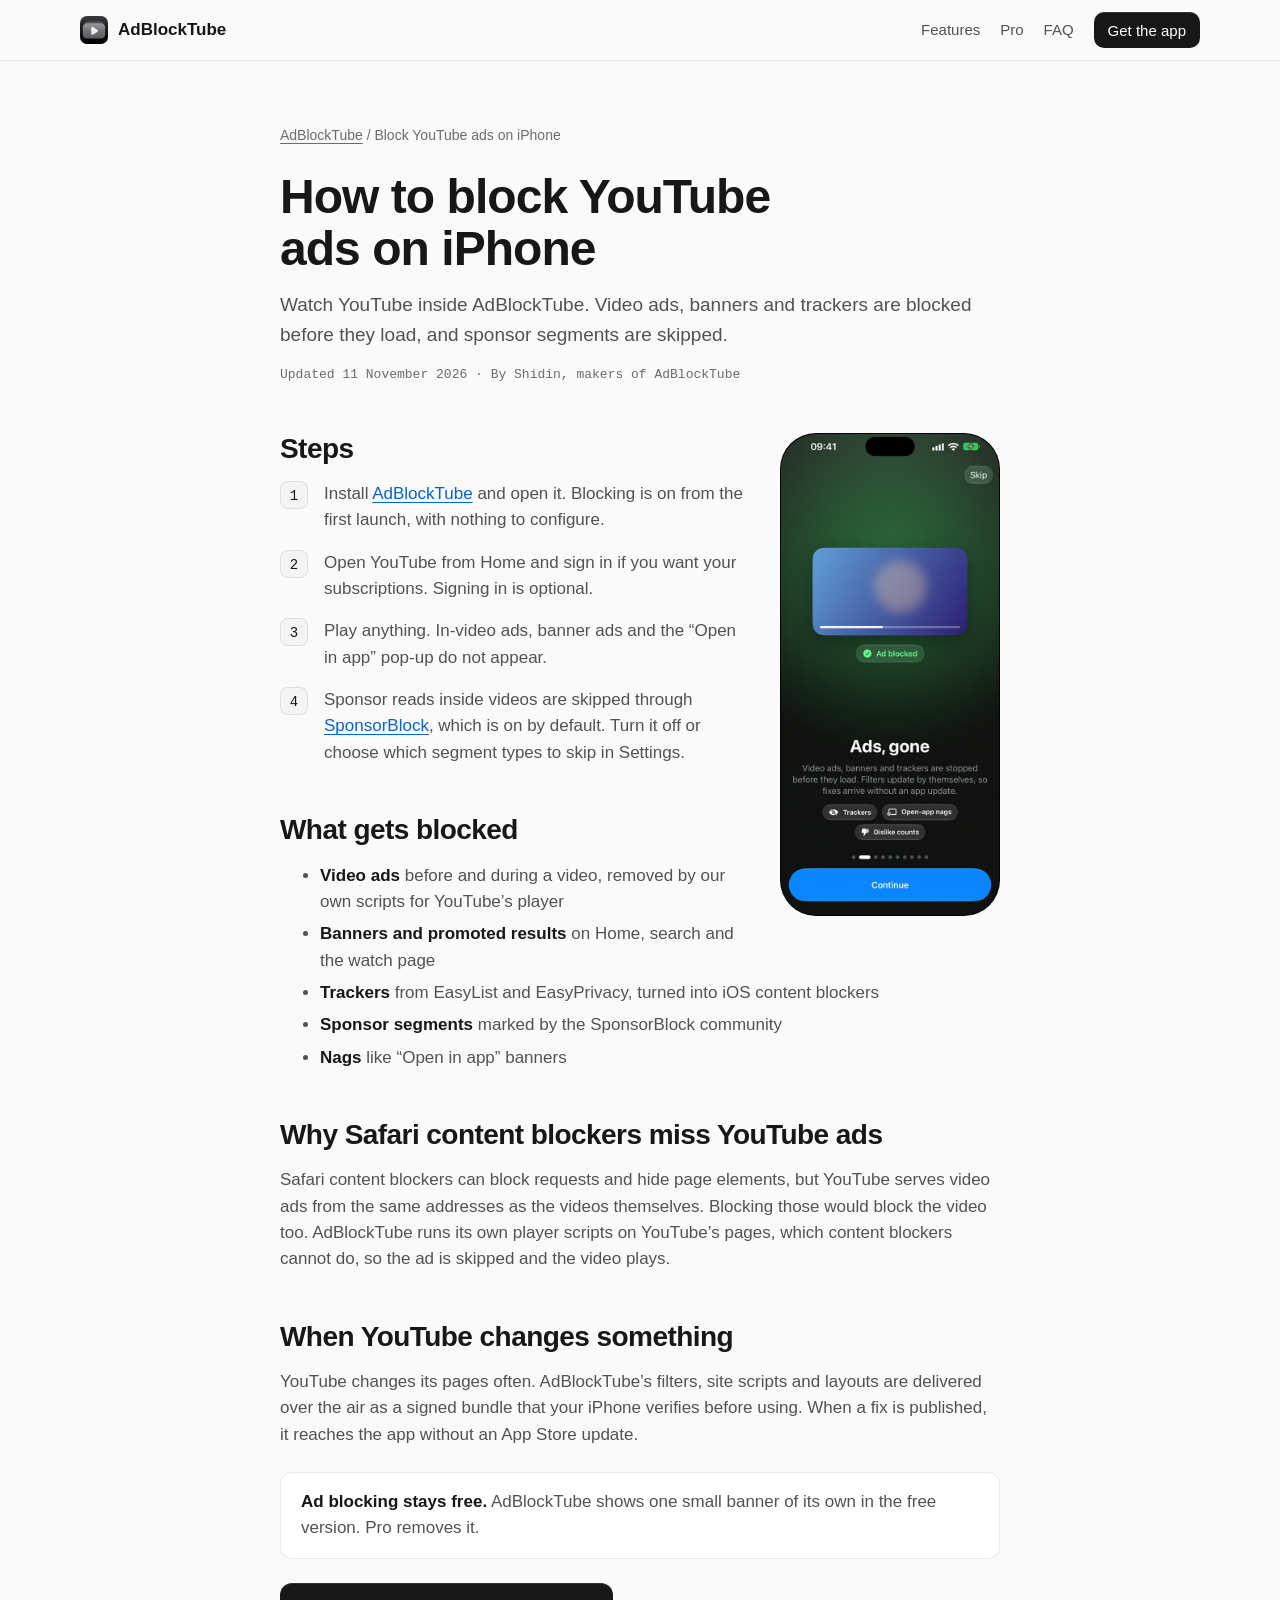
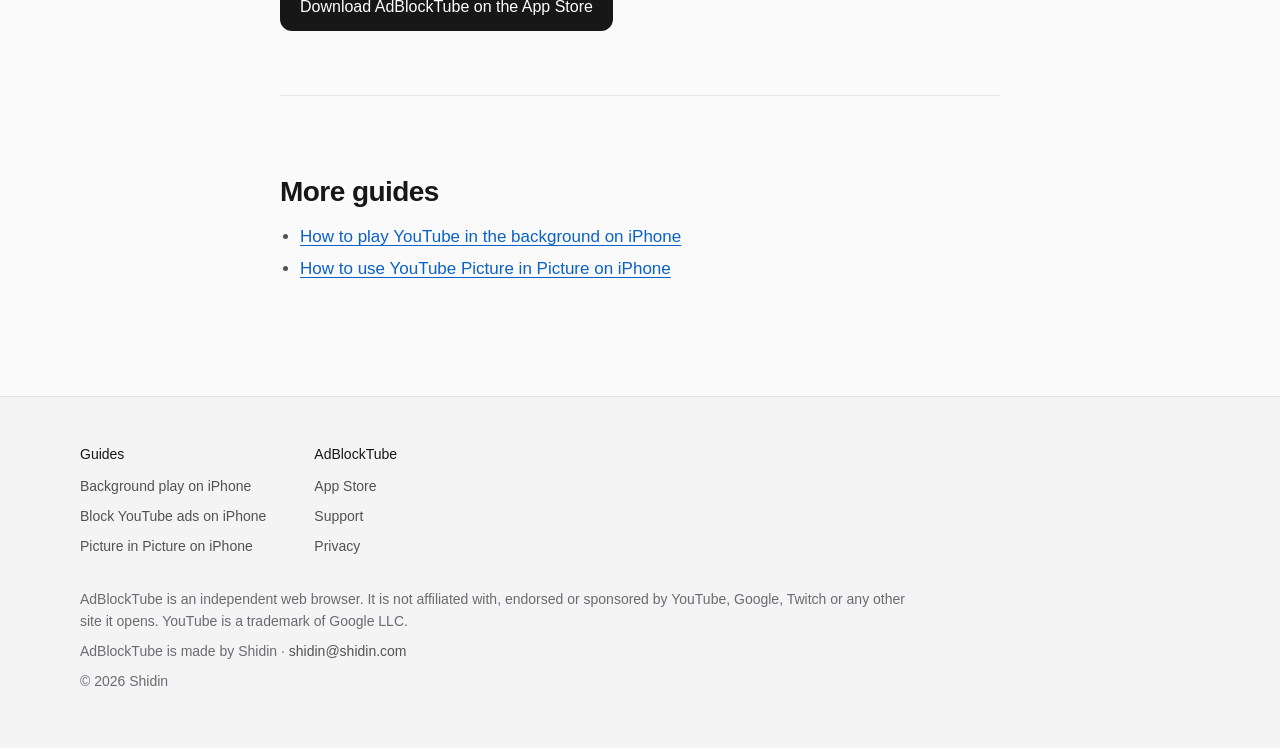
==== block-youtube-ads-iphone/index.html @ 0bb6f80e "New adblocktube.com site: home, guides, privacy, support Old /privacy.html and /support.html redirec" ====
<!doctype html>
<html lang="en">
<head>
<meta charset="utf-8">
<meta name="viewport" content="width=device-width, initial-scale=1, viewport-fit=cover">
<title>How to Block YouTube Ads on iPhone in 2026</title>
<meta name="description" content="Block YouTube video ads, banners and trackers on iPhone and skip sponsor segments. How it works, and why Safari blockers miss video ads.">
<link rel="canonical" href="https://adblocktube.com/block-youtube-ads-iphone/">
<meta name="robots" content="index, follow, max-image-preview:large">
<meta name="theme-color" content="#0f0f10" media="(prefers-color-scheme: dark)">
<meta name="theme-color" content="#fafafa" media="(prefers-color-scheme: light)">
<meta name="apple-itunes-app" content="app-id=6827962789">
<link rel="icon" href="/img/favicon-32.png" sizes="32x32" type="image/png">
<link rel="apple-touch-icon" href="/img/apple-touch-icon.png">
<link rel="manifest" href="/site.webmanifest">
<link rel="stylesheet" href="/styles.css">
<meta property="og:type" content="article">
<meta property="og:site_name" content="AdBlockTube">
<meta property="og:url" content="https://adblocktube.com/block-youtube-ads-iphone/">
<meta property="og:title" content="How to block YouTube ads on iPhone">
<meta property="og:description" content="Block YouTube video ads, banners and trackers on iPhone and skip sponsor segments. How it works, and why Safari blockers miss video ads.">
<meta property="og:image" content="https://adblocktube.com/img/og.jpg">
<meta property="og:image:width" content="1200">
<meta property="og:image:height" content="630">
<meta name="twitter:card" content="summary_large_image">
<script type="application/ld+json">
{
  "@context": "https://schema.org",
  "@graph": [
    {
      "@type": "TechArticle",
      "headline": "How to block YouTube ads on iPhone",
      "description": "Block YouTube video ads, banners and trackers on iPhone and skip sponsor segments. How it works, and why Safari blockers miss video ads.",
      "url": "https://adblocktube.com/block-youtube-ads-iphone/",
      "inLanguage": "en",
      "datePublished": "2026-11-11",
      "dateModified": "2026-11-11",
      "image": "https://adblocktube.com/img/og.jpg",
      "author": {
        "@id": "https://adblocktube.com/#org",
        "@type": "Organization",
        "name": "Shidin",
        "url": "https://shidin.com/",
        "email": "shidin@shidin.com"
      },
      "publisher": {
        "@id": "https://adblocktube.com/#org"
      },
      "about": {
        "@id": "https://adblocktube.com/#app"
      },
      "mainEntityOfPage": "https://adblocktube.com/block-youtube-ads-iphone/"
    },
    {
      "@type": "BreadcrumbList",
      "itemListElement": [
        {
          "@type": "ListItem",
          "position": 1,
          "name": "AdBlockTube",
          "item": "https://adblocktube.com/"
        },
        {
          "@type": "ListItem",
          "position": 2,
          "name": "Block YouTube ads on iPhone",
          "item": "https://adblocktube.com/block-youtube-ads-iphone/"
        }
      ]
    }
  ]
}
</script>
</head>
<body>
<a class="skip" href="#main">Skip to content</a>
<header class="site-header">
  <div class="wrap">
    <a class="brand" href="/"><img src="/img/apple-touch-icon.png" alt="" width="28" height="28">AdBlockTube</a>
    <nav class="nav" aria-label="Main">
      <a class="hide-sm" href="/#features">Features</a>
      <a class="hide-sm" href="/#pro">Pro</a>
      <a class="hide-sm" href="/#faq">FAQ</a>
      <a class="btn btn-primary btn-small" href="https://apps.apple.com/app/id6827962789">Get the app</a>
    </nav>
  </div>
</header>

<main id="main" class="article">
  <div class="narrow">
    <nav class="crumbs" aria-label="Breadcrumb"><a href="/">AdBlockTube</a> / Block YouTube ads on iPhone</nav>
    <h1>How to block YouTube ads on iPhone</h1>
    <p class="lead">Watch YouTube inside AdBlockTube. Video ads, banners and trackers are blocked before they load, and sponsor segments are skipped.</p>
    <p class="byline">Updated 11 November 2026 · By Shidin, makers of AdBlockTube</p>
    <figure class="figure shot"><img src="/img/screen-01.jpg" alt="A video with the label Ad blocked" width="540" height="1192" fetchpriority="high"></figure>
    <h2>Steps</h2>
    <ol class="steps">
      <li>Install <a href="https://apps.apple.com/app/id6827962789">AdBlockTube</a> and open it. Blocking is on from the first launch, with nothing to configure.</li>
      <li>Open YouTube from Home and sign in if you want your subscriptions. Signing in is optional.</li>
      <li>Play anything. In-video ads, banner ads and the “Open in app” pop-up do not appear.</li>
      <li>Sponsor reads inside videos are skipped through <a href="https://sponsor.ajay.app/" rel="noopener">SponsorBlock</a>, which is on by default. Turn it off or choose which segment types to skip in Settings.</li>
    </ol>

    <h2>What gets blocked</h2>
    <ul>
      <li><strong>Video ads</strong> before and during a video, removed by our own scripts for YouTube’s player</li>
      <li><strong>Banners and promoted results</strong> on Home, search and the watch page</li>
      <li><strong>Trackers</strong> from EasyList and EasyPrivacy, turned into iOS content blockers</li>
      <li><strong>Sponsor segments</strong> marked by the SponsorBlock community</li>
      <li><strong>Nags</strong> like “Open in app” banners</li>
    </ul>

    <h2>Why Safari content blockers miss YouTube ads</h2>
    <p>Safari content blockers can block requests and hide page elements, but YouTube serves video ads from the same addresses as the videos themselves. Blocking those would block the video too. AdBlockTube runs its own player scripts on YouTube’s pages, which content blockers cannot do, so the ad is skipped and the video plays.</p>

    <h2>When YouTube changes something</h2>
    <p>YouTube changes its pages often. AdBlockTube’s filters, site scripts and layouts are delivered over the air as a signed bundle that your iPhone verifies before using. When a fix is published, it reaches the app without an App Store update.</p>
    <div class="note"><p><strong>Ad blocking stays free.</strong> AdBlockTube shows one small banner of its own in the free version. Pro removes it.</p></div>
    <p><a class="btn btn-primary" href="https://apps.apple.com/app/id6827962789">Download AdBlockTube on the App Store</a></p>
    <div class="related">
      <h2>More guides</h2>
      <ul>
        <li><a href="/youtube-background-play-iphone/">How to play YouTube in the background on iPhone</a></li>
        <li><a href="/youtube-picture-in-picture-iphone/">How to use YouTube Picture in Picture on iPhone</a></li>
      </ul>
    </div>
  </div>
</main>

<footer class="site-footer">
  <div class="wrap">
    <div class="cols">
      <div>
        <h2>Guides</h2>
        <ul>
          <li><a href="/youtube-background-play-iphone/">Background play on iPhone</a></li>
          <li><a href="/block-youtube-ads-iphone/">Block YouTube ads on iPhone</a></li>
          <li><a href="/youtube-picture-in-picture-iphone/">Picture in Picture on iPhone</a></li>
        </ul>
      </div>
      <div>
        <h2>AdBlockTube</h2>
        <ul>
          <li><a href="https://apps.apple.com/app/id6827962789">App Store</a></li>
          <li><a href="/support/">Support</a></li>
          <li><a href="/privacy/">Privacy</a></li>
        </ul>
      </div>
    </div>
    <p>AdBlockTube is an independent web browser. It is not affiliated with, endorsed or sponsored by YouTube, Google, Twitch or any other site it opens. YouTube is a trademark of Google LLC.</p>
    <p>AdBlockTube is made by Shidin · <a href="mailto:shidin@shidin.com">shidin@shidin.com</a></p>
    <p>© 2026 Shidin</p>
  </div>
</footer>
</body>
</html>
---- styles.css ----
/* AdBlockTube site. Graphite ramp, one accent (iOS blue from the app's Continue button).
   Dark by default like the app; light follows the system. */
:root {
  color-scheme: dark light;
  --bg-deep: #0f0f10;
  --bg: #141415;
  --card: #19191b;
  --raised: #232325;
  --text: #ededed;
  --text-2: #a1a1a6;
  --text-3: #8b8b91;
  --line: rgb(237 237 237 / 0.08);
  --accent: #0a84ff;
  --accent-ink: #4aa3ff;
  --ok: #4cc38a;
  --btn-bg: #ededed;
  --btn-text: #141415;
  --shadow: 0 24px 64px rgb(0 0 0 / 0.5);
  --radius: 16px;
  --ease: cubic-bezier(0.2, 0, 0, 1);
  --font: -apple-system, BlinkMacSystemFont, "SF Pro Text", "Segoe UI", Roboto, "Helvetica Neue", Arial, sans-serif;
  --display: -apple-system, BlinkMacSystemFont, "SF Pro Display", "Segoe UI", Roboto, "Helvetica Neue", Arial, sans-serif;
  --mono: ui-monospace, "SF Mono", Menlo, Consolas, monospace;
}
@media (prefers-color-scheme: light) {
  :root:not([data-theme="dark"]) {
    --bg-deep: #f4f4f5;
    --bg: #fafafa;
    --card: #ffffff;
    --raised: #f4f4f5;
    --text: #171717;
    --text-2: #525252;
    --text-3: #6b6b70;
    --line: rgb(23 23 23 / 0.09);
    --accent: #0a6fe0;
    --accent-ink: #0a62c7;
    --ok: #16a34a;
    --btn-bg: #171717;
    --btn-text: #ffffff;
    --shadow: 0 16px 40px rgb(0 0 0 / 0.14);
  }
}

*, *::before, *::after { box-sizing: border-box; }
html { -webkit-text-size-adjust: 100%; text-size-adjust: 100%; }
body {
  margin: 0;
  background: var(--bg);
  color: var(--text);
  font: 400 17px/1.55 var(--font);
  -webkit-font-smoothing: antialiased;
}
img { max-width: 100%; height: auto; display: block; }
a { color: var(--accent-ink); text-underline-offset: 3px; }
a:hover { text-decoration-thickness: 2px; }
:focus-visible { outline: 2px solid var(--accent); outline-offset: 3px; border-radius: 6px; }
.skip { position: absolute; left: -9999px; }
.skip:focus { left: 16px; top: 12px; z-index: 10; background: var(--card); padding: 8px 12px; }

.wrap { width: min(1120px, 100% - 32px); margin-inline: auto; }
.narrow { width: min(720px, 100% - 32px); margin-inline: auto; }

/* Header */
.site-header { border-bottom: 1px solid var(--line); background: var(--bg); position: sticky; top: 0; z-index: 5; }
.site-header .wrap { display: flex; align-items: center; gap: 24px; height: 60px; }
.brand { display: flex; align-items: center; gap: 10px; color: var(--text); text-decoration: none; font-weight: 600; font-size: 17px; }
.brand img { width: 28px; height: 28px; border-radius: 7px; }
.nav { display: flex; gap: 20px; margin-left: auto; align-items: center; }
.nav a { color: var(--text-2); text-decoration: none; font-size: 15px; transition: color 0.15s var(--ease); }
.nav a:hover { color: var(--text); }
.nav a.btn-primary, .nav a.btn-primary:hover { color: var(--btn-text); }
@media (max-width: 640px) { .nav a.hide-sm { display: none; } }

/* Buttons */
.btn {
  display: inline-flex; align-items: center; gap: 10px; height: 48px; padding: 0 20px;
  border-radius: 12px; font: 500 16px/1 var(--font); text-decoration: none; white-space: nowrap;
  transition: background-color 0.15s var(--ease), transform 0.1s var(--ease);
}
.btn:active { transform: scale(0.98); }
.btn-primary { background: var(--btn-bg); color: var(--btn-text); box-shadow: inset 0 1px 0 rgb(255 255 255 / 0.12); }
.btn-primary:hover { background: color-mix(in srgb, var(--btn-bg) 88%, var(--bg)); }
.btn-primary svg { width: 18px; height: 18px; }
.btn-small { height: 36px; padding: 0 14px; font-size: 14px; border-radius: 10px; }
.btn-quiet { color: var(--text); background: var(--raised); border: 1px solid var(--line); }

/* Hero */
.hero { padding: 64px 0; overflow: hidden; border-bottom: 1px solid var(--line); background: var(--bg-deep); }
.hero .wrap { display: grid; grid-template-columns: 1.05fr 1fr; gap: 48px; align-items: center; }
.hero h1 { font: 600 clamp(40px, 6vw, 64px)/1.04 var(--display); letter-spacing: -0.025em; margin: 0 0 20px; text-wrap: balance; }
.hero .lead { font-size: 19px; color: var(--text-2); margin: 0 0 32px; max-width: 34em; }
.hero .actions { display: flex; flex-wrap: wrap; gap: 16px; align-items: center; margin-bottom: 20px; }
.hero .meta { font: 13px/1.5 var(--mono); color: var(--text-3); margin: 0; }
.hero-visual { position: relative; display: flex; justify-content: center; }
.device {
  width: min(320px, 78vw); border-radius: 44px; overflow: hidden; box-shadow: var(--shadow);
  border: 1px solid var(--line); background: #000;
}
.device img { width: 100%; aspect-ratio: 540 / 1192; }
@media (max-width: 880px) {
  .hero { padding-top: 48px; }
  .hero .wrap { grid-template-columns: 1fr; gap: 32px; }
  .hero .meta { margin-bottom: 0; }
}

/* Signature: the "blocked" chip from the app */
.chips { display: flex; flex-wrap: wrap; gap: 8px; list-style: none; padding: 0; margin: 0 0 24px; }
.chip {
  display: inline-flex; align-items: center; gap: 8px; height: 32px; padding: 0 12px;
  border-radius: 16px; background: var(--raised); border: 1px solid var(--line);
  font-size: 14px; color: var(--text-2);
}
.chip::before { content: ""; width: 8px; height: 8px; border-radius: 50%; background: var(--ok); }

/* Sections */
section { padding: 96px 0; }
section + section { border-top: 1px solid var(--line); }
.section-head { max-width: 640px; margin-bottom: 48px; }
h2 { font: 600 clamp(28px, 4vw, 40px)/1.12 var(--display); letter-spacing: -0.02em; margin: 0 0 12px; text-wrap: balance; }
h3 { font: 600 19px/1.3 var(--display); margin: 0 0 8px; }
.section-head p { color: var(--text-2); margin: 0; font-size: 18px; }
@media (max-width: 640px) { section { padding: 64px 0; } .section-head { margin-bottom: 32px; } }

/* Feature rows: text + screenshot */
.feature { display: grid; grid-template-columns: 1fr 300px; gap: 64px; align-items: center; padding: 48px 0; }
.feature + .feature { border-top: 1px solid var(--line); }
.feature:nth-child(even) { grid-template-columns: 300px 1fr; }
.feature:nth-child(even) .shot { order: -1; }
.feature p { color: var(--text-2); margin: 0 0 16px; }
.feature ul { margin: 0; padding-left: 20px; color: var(--text-2); }
.feature li + li { margin-top: 4px; }
.shot { border-radius: 36px; overflow: hidden; border: 1px solid var(--line); background: #000; }
.shot img { aspect-ratio: 540 / 1192; width: 100%; }
@media (max-width: 760px) {
  .feature, .feature:nth-child(even) { grid-template-columns: 1fr; gap: 32px; }
  .feature:nth-child(even) .shot { order: 0; }
  .shot { max-width: 280px; }
}

/* Grid of small facts */
.grid { display: grid; grid-template-columns: repeat(3, 1fr); gap: 1px; background: var(--line); border: 1px solid var(--line); border-radius: var(--radius); overflow: hidden; }
.grid > div { background: var(--card); padding: 24px; }
.grid p { margin: 0; color: var(--text-2); font-size: 15px; }
@media (max-width: 860px) { .grid { grid-template-columns: 1fr 1fr; } }
@media (max-width: 560px) { .grid { grid-template-columns: 1fr; } }

/* Sites list */
.sites { display: flex; flex-wrap: wrap; gap: 8px; list-style: none; padding: 0; margin: 0; }
.sites li { padding: 8px 14px; border-radius: 10px; background: var(--card); border: 1px solid var(--line); font-size: 15px; }

/* Plans */
.plans { display: grid; grid-template-columns: 1fr 1fr; gap: 16px; }
.plan { background: var(--card); border: 1px solid var(--line); border-radius: var(--radius); padding: 32px; }
.plan h3 { font-size: 22px; }
.plan .price { color: var(--text-3); font: 14px/1.4 var(--mono); margin: 0 0 20px; }
.plan ul { margin: 0; padding-left: 20px; color: var(--text-2); }
.plan li + li { margin-top: 6px; }
.plan.pro { border-color: color-mix(in srgb, var(--accent) 45%, transparent); }
@media (max-width: 720px) { .plans { grid-template-columns: 1fr; } }

/* FAQ */
.faq details { border-bottom: 1px solid var(--line); }
.faq details:first-of-type { border-top: 1px solid var(--line); }
.faq summary { cursor: pointer; padding: 20px 32px 20px 0; font: 500 18px/1.4 var(--font); list-style: none; position: relative; }
.faq summary::-webkit-details-marker { display: none; }
.faq summary::after { content: "+"; position: absolute; right: 4px; top: 18px; color: var(--text-3); font-size: 22px; transition: transform 0.15s var(--ease); }
.faq details[open] summary::after { transform: rotate(45deg); }
.faq details p { margin: 0 0 20px; color: var(--text-2); max-width: 46em; }

/* CTA band */
.cta { text-align: center; }
.cta img { width: 88px; height: 88px; border-radius: 20px; margin: 0 auto 24px; }
.cta p { color: var(--text-2); margin: 0 auto 32px; max-width: 32em; }

/* Article pages */
.article { padding: 64px 0 96px; }
.crumbs { font-size: 14px; color: var(--text-3); margin-bottom: 24px; }
.crumbs a { color: var(--text-3); }
.article h1 { font: 600 clamp(34px, 5vw, 48px)/1.08 var(--display); letter-spacing: -0.02em; margin: 0 0 16px; text-wrap: balance; }
.article .lead { font-size: 19px; color: var(--text-2); margin: 0 0 16px; }
.article .byline { font: 13px/1.5 var(--mono); color: var(--text-3); margin: 0 0 40px; }
.article h2 { font-size: 28px; margin: 48px 0 12px; }
.article p, .article li { color: var(--text-2); }
.article li + li { margin-top: 6px; }
.article strong { color: var(--text); font-weight: 600; }
.article ol.steps { counter-reset: s; list-style: none; padding: 0; }
.article ol.steps li { counter-increment: s; position: relative; padding-left: 44px; margin-top: 16px; }
.article ol.steps li::before {
  content: counter(s); position: absolute; left: 0; top: 0; width: 28px; height: 28px; border-radius: 8px;
  background: var(--raised); border: 1px solid var(--line); color: var(--text); font: 500 14px/28px var(--mono); text-align: center;
}
.article .figure { float: right; width: 220px; margin: 8px 0 24px 32px; }
@media (max-width: 640px) { .article .figure { float: none; margin: 24px 0; } }
.note { background: var(--card); border: 1px solid var(--line); border-radius: 12px; padding: 16px 20px; margin: 24px 0; }
.note p { margin: 0; }
table { width: 100%; border-collapse: collapse; margin: 16px 0; font-size: 15px; }
th, td { text-align: left; padding: 10px 12px; border-bottom: 1px solid var(--line); vertical-align: top; }
th { color: var(--text); font-weight: 500; }
td { color: var(--text-2); }
.table-scroll { overflow-x: auto; }
.related { margin-top: 64px; padding-top: 32px; border-top: 1px solid var(--line); }
.related ul { padding-left: 20px; }

/* Footer */
.site-footer { border-top: 1px solid var(--line); background: var(--bg-deep); padding: 48px 0; font-size: 14px; color: var(--text-3); }
.site-footer .cols { display: flex; flex-wrap: wrap; gap: 48px; margin-bottom: 32px; }
.site-footer h2 { font: 500 14px/1.4 var(--font); color: var(--text); margin: 0 0 12px; letter-spacing: 0; }
.site-footer ul { list-style: none; padding: 0; margin: 0; }
.site-footer li + li { margin-top: 8px; }
.site-footer a { color: var(--text-2); text-decoration: none; }
.site-footer a:hover { color: var(--text); }
.site-footer p { margin: 0 0 8px; max-width: 60em; }

@media (prefers-reduced-motion: reduce) { * { transition: none !important; } }
.tag { font: 13px/1 var(--mono); color: var(--text-3); margin-left: 6px; vertical-align: 2px; }
.grid.spaced { margin-top: 48px; }
.faq-title { margin-bottom: 32px; }
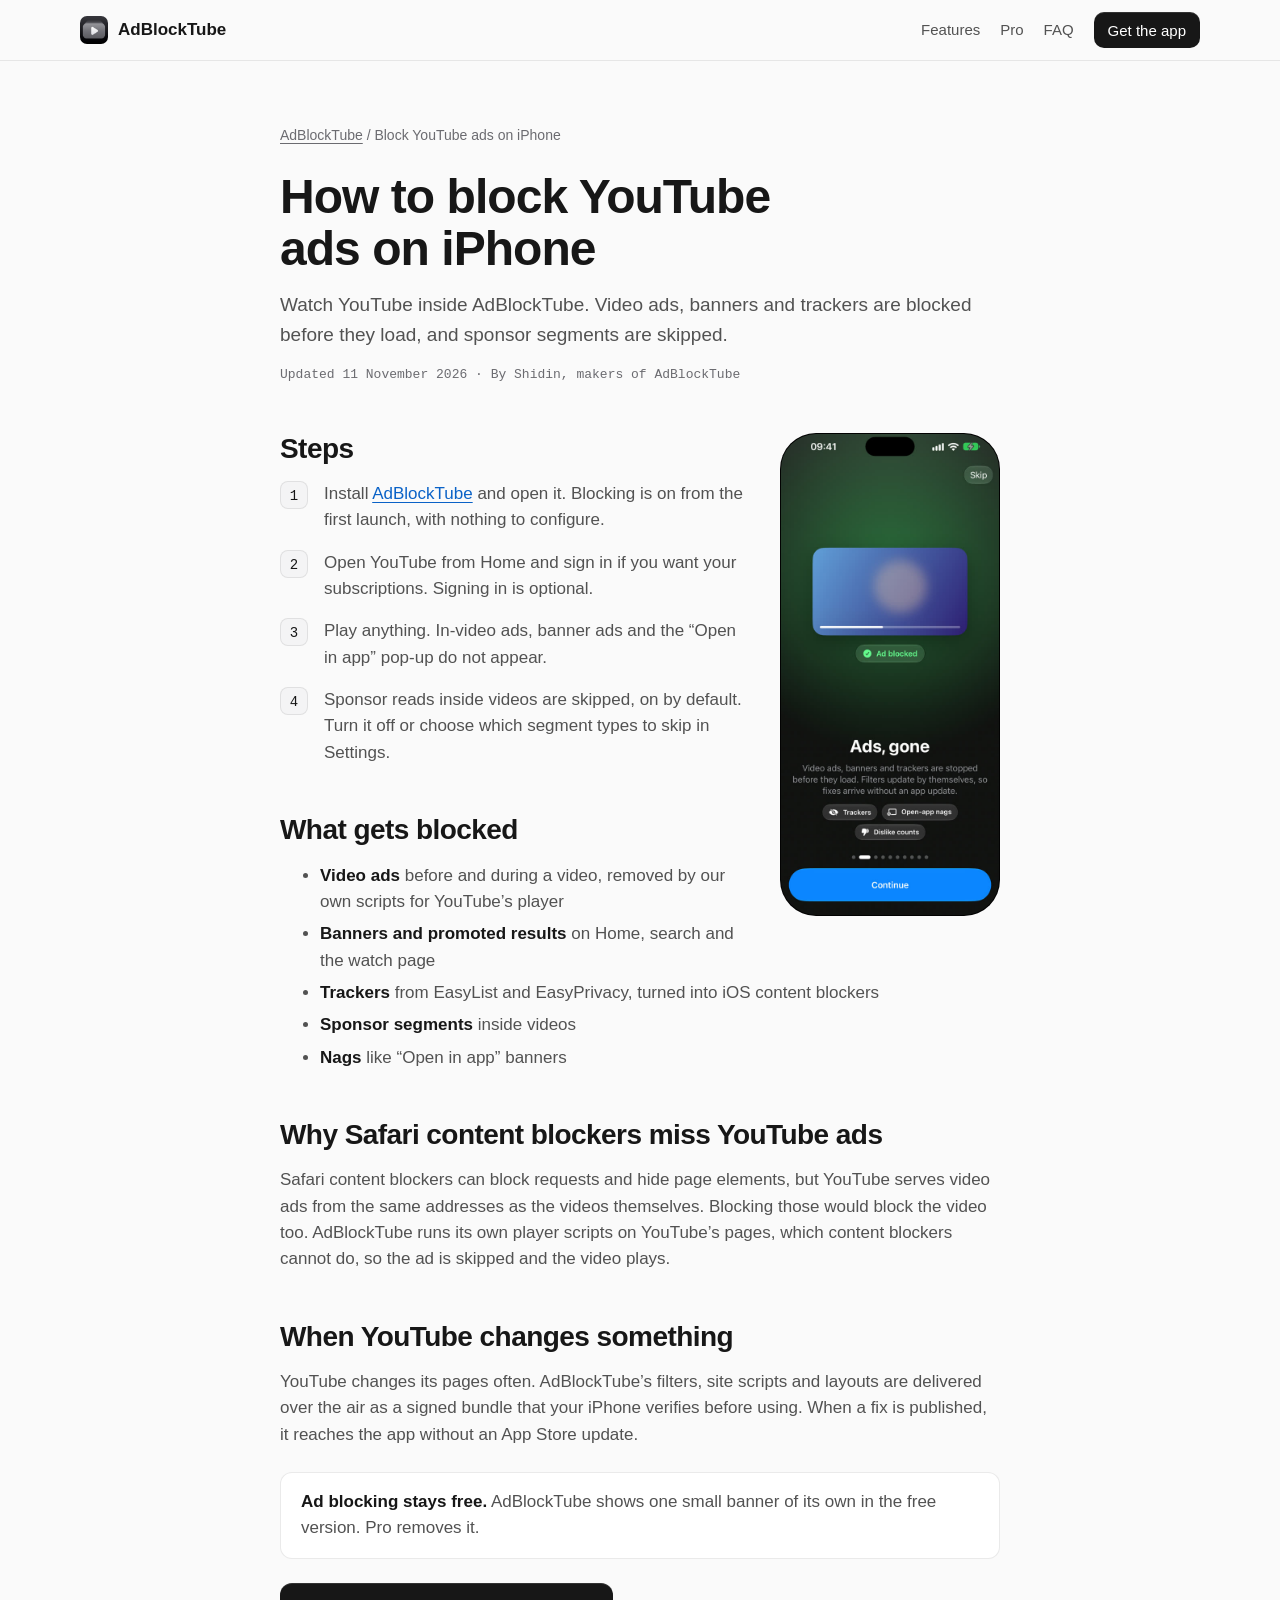
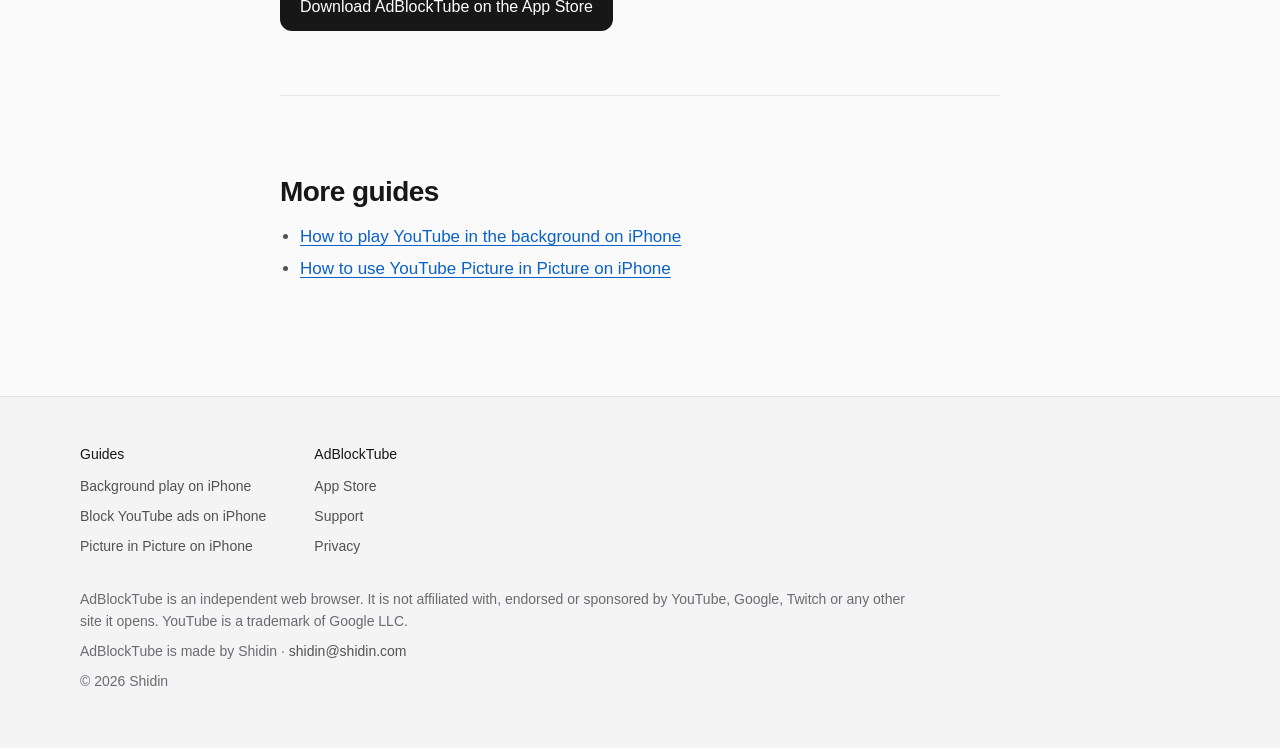
==== commit fd40f183: "Remove third-party brand names and links Co-Authored-By: Claude Opus 5.5 <noreply@anthropic.com>" ====
--- a/block-youtube-ads-iphone/index.html
+++ b/block-youtube-ads-iphone/index.html
@@ -98,7 +98,7 @@
       <li>Install <a href="https://apps.apple.com/app/id6827962789">AdBlockTube</a> and open it. Blocking is on from the first launch, with nothing to configure.</li>
       <li>Open YouTube from Home and sign in if you want your subscriptions. Signing in is optional.</li>
       <li>Play anything. In-video ads, banner ads and the “Open in app” pop-up do not appear.</li>
-      <li>Sponsor reads inside videos are skipped through <a href="https://sponsor.ajay.app/" rel="noopener">SponsorBlock</a>, which is on by default. Turn it off or choose which segment types to skip in Settings.</li>
+      <li>Sponsor reads inside videos are skipped, on by default. Turn it off or choose which segment types to skip in Settings.</li>
     </ol>
 
     <h2>What gets blocked</h2>
@@ -106,7 +106,7 @@
       <li><strong>Video ads</strong> before and during a video, removed by our own scripts for YouTube’s player</li>
       <li><strong>Banners and promoted results</strong> on Home, search and the watch page</li>
       <li><strong>Trackers</strong> from EasyList and EasyPrivacy, turned into iOS content blockers</li>
-      <li><strong>Sponsor segments</strong> marked by the SponsorBlock community</li>
+      <li><strong>Sponsor segments</strong> inside videos</li>
       <li><strong>Nags</strong> like “Open in app” banners</li>
     </ul>
 
